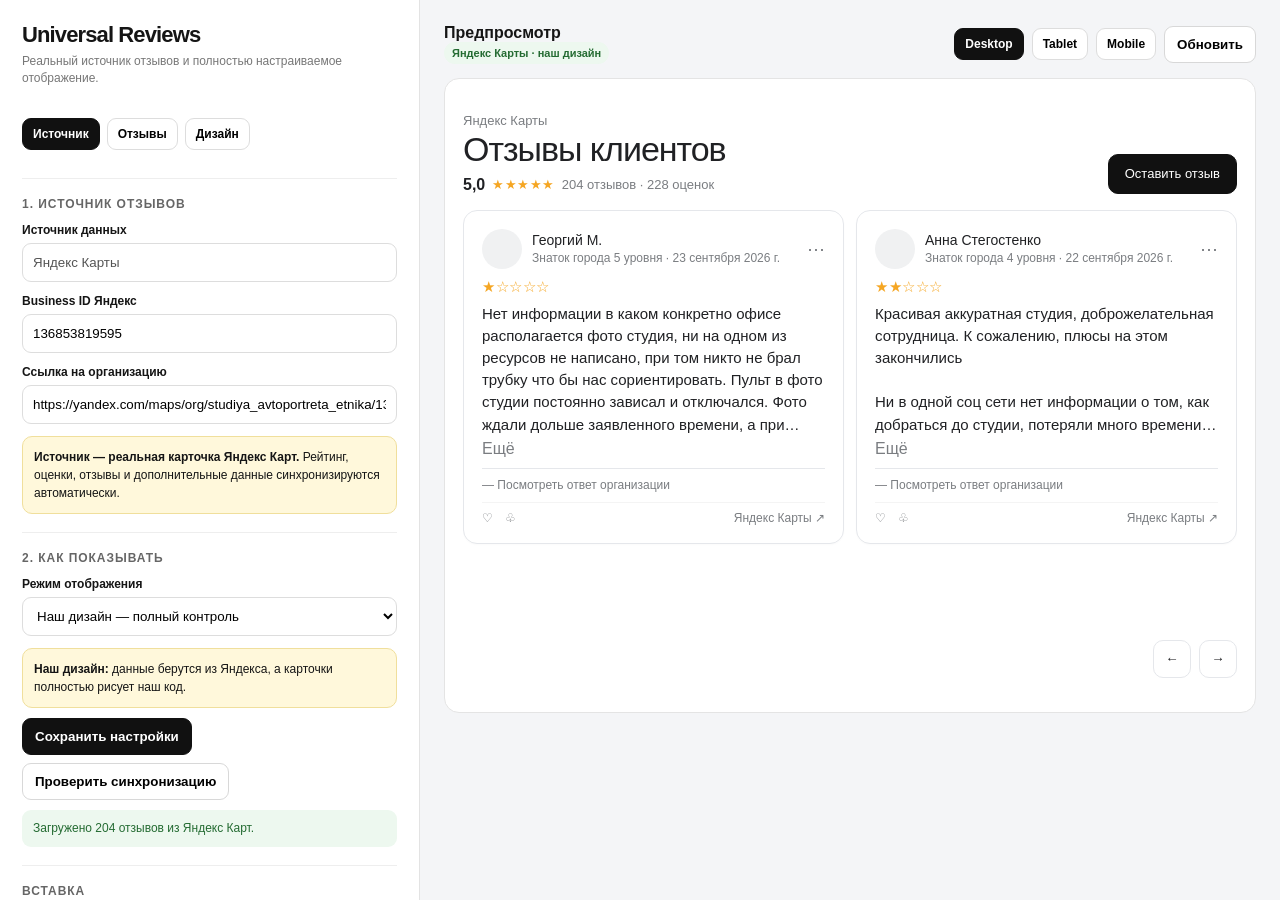
==== index.html @ b815fecf "Make layout settings contextual and add font weights" ====
<!doctype html>
<html lang="ru">
<head>
<meta charset="utf-8">
<meta name="viewport" content="width=device-width,initial-scale=1">
<title>Universal Reviews — Widget Builder</title>
<link rel="stylesheet" href="builder.css">
</head>
<body>
<div class="app">
  <aside class="side">
    <div class="brand">Universal Reviews</div>
    <div class="sub">Реальный источник отзывов и полностью настраиваемое отображение.</div>
    <div class="tabs">
      <button class="tab on" data-tab="source">Источник</button>
      <button class="tab" data-tab="reviews">Отзывы</button>
      <button class="tab" data-tab="design">Дизайн</button>
    </div>

    <section class="pane on" data-pane="source">
      <div class="group">
        <h3>1. Источник отзывов</h3>
        <div class="field"><label>Источник данных</label><input value="Яндекс Карты" disabled></div>
        <div class="field"><label>Business ID Яндекс</label><input id="businessId"></div>
        <div class="field"><label>Ссылка на организацию</label><input id="businessUrl"></div>
        <div class="notice"><b>Источник — реальная карточка Яндекс Карт.</b> Рейтинг, оценки, отзывы и дополнительные данные синхронизируются автоматически.</div>
      </div>
      <div class="group">
        <h3>2. Как показывать</h3>
        <div class="field"><label>Режим отображения</label><select id="displayMode"><option value="custom">Наш дизайн — полный контроль</option><option value="native">Официальный виджет Яндекса</option></select></div>
        <div id="customModeInfo" class="notice"><b>Наш дизайн:</b> данные берутся из Яндекса, а карточки полностью рисует наш код.</div>
        <div id="nativeModeInfo" class="notice bad" style="display:none"><b>Официальный iframe:</b> обновляется Яндексом, но внутренний дизайн изменить нельзя.</div>
      </div>
      <div class="actions"><button class="btn primary" id="save">Сохранить настройки</button><button class="btn" id="sync">Проверить синхронизацию</button></div>
      <div class="status" id="status">Готово.</div>
      <div class="group"><h3>Вставка</h3><button class="btn" id="embed">Показать код</button><div class="code" id="code"></div></div>
    </section>

    <section class="pane" data-pane="reviews">
      <div class="group"><h3>Отзывы из Яндекс Карт</h3><div id="reviewsSourceLabel" class="notice"></div><div id="reviewsDisabled" class="notice bad" style="display:none">В официальном iframe отдельные отзывы нельзя закреплять или скрывать.</div><div id="reviewList" class="reviews"></div></div>
    </section>

    <section class="pane" data-pane="design">
      <div id="designLimit" class="notice bad" style="display:none"><b>Официальный iframe:</b> дизайн внутренних карточек задаёт Яндекс.</div>

      <div class="group customOnly">
        <h3>Сохранённые дизайны</h3>
        <div class="field"><label>Загрузить дизайн</label><select id="savedDesign"><option value="">— Не выбран —</option></select></div>
        <div class="field"><label>Название дизайна</label><input id="designName" placeholder="Например: ETNIKA main"></div>
        <div class="actions"><button class="btn primary" id="saveDesign">Сохранить дизайн</button><button class="btn" id="deleteDesign">Удалить выбранный</button></div>
      </div>

      <div class="group customOnly">
        <h3>Пресет</h3>
        <div class="field"><label>Готовый стиль</label><select id="preset"><option value="custom">Пользовательский</option><option value="etnika">ETNIKA</option></select></div>
      </div>

      <div class="group customOnly">
        <h3>Макет карточек</h3>
        <div class="field"><label>Тип</label><select id="layout"><option value="slider">Слайдер</option><option value="grid">Сетка</option><option value="list">Список</option></select></div>
        <div class="triple">
          <div class="field"><label>Колонки desktop</label><input id="columns" type="number" min="1" max="5"></div>
          <div class="field"><label>Колонки tablet</label><input id="tabletColumns" type="number" min="1" max="4"></div>
          <div class="field"><label>Колонки mobile</label><input id="mobileColumns" type="number" min="1" max="2"></div>
        </div>
        <div class="row"><div class="field"><label>Радиус карточек</label><input id="radius" type="number" min="0" max="50"></div><div class="field"><label>Отступ между карточками</label><input id="gap" type="number" min="0" max="60"></div></div>
        <div class="row"><div class="field"><label>Ширина блока</label><input id="maxWidth" type="number" min="320" max="2400"></div><div class="field"><label>Внутренний отступ</label><input id="cardPadding" type="number" min="0" max="80"></div></div>
        <div class="row"><div class="field"><label>Толщина границы</label><input id="borderWidth" type="number" min="0" max="6"></div><div class="field"><label>Радиус кнопок</label><input id="buttonRadius" type="number" min="0" max="50"></div></div>
        <div class="row"><div class="field"><label>Мин. рейтинг показа</label><select id="minRating"><option>1</option><option>2</option><option>3</option><option>4</option><option>5</option></select></div><div class="field"><label>Строк текста до «Ещё»</label><input id="maxTextLines" type="number" min="3" max="20"></div></div>
      </div>

      <div class="group customOnly" id="collectionSettings" style="display:none">
        <h3 id="collectionSettingsTitle">Сетка</h3>
        <div class="row"><div class="field"><label id="initialItemsLabel">Карточек сначала</label><input id="initialItems" type="number" min="1" max="30"></div><div class="field"><label>Добавлять по «Показать ещё»</label><input id="loadMoreStep" type="number" min="1" max="30"></div></div>
      </div>

      <div class="group customOnly" id="sliderSettings">
        <h3>Слайдер</h3>
        <label class="check"><input id="autoplay" type="checkbox"> Автопрокрутка</label>
        <div class="row"><div class="field"><label>Интервал, сек.</label><input id="autoplaySeconds" type="number" min="1.2" max="30" step="0.1"></div><div class="field"><label>Скорость анимации, мс</label><input id="transitionMs" type="number" min="80" max="2000" step="20"></div></div>
      </div>

      <div class="group customOnly">
        <h3>Типографика</h3>
        <div class="field"><label>Основной шрифт</label><select id="fontPreset"><option value="inherit">Наследовать шрифт сайта</option><option value="geologica">Geologica</option><option value="inter">Inter</option><option value="arial">Arial</option><option value="georgia">Georgia</option><option value="custom">Свой font-family</option></select></div>
        <div class="field" id="customFontWrap" style="display:none"><label>Свой font-family</label><input id="customFontFamily" placeholder="Например: Manrope, sans-serif"></div>
        <div class="field"><label>Шрифт заголовка</label><select id="titleFontPreset"><option value="inherit">Наследовать шрифт сайта</option><option value="forum">Forum</option><option value="geologica">Geologica</option><option value="inter">Inter</option><option value="georgia">Georgia</option><option value="custom">Свой font-family</option></select></div>
        <div class="field" id="customTitleFontWrap" style="display:none"><label>Свой font-family заголовка</label><input id="customTitleFontFamily" placeholder="Например: Cormorant Garamond, serif"></div>
        <div class="field"><label>URL CSS шрифта (необязательно)</label><input id="fontCssUrl" placeholder="https://fonts.googleapis.com/css2?family=..."></div>
        <div class="triple font-weight-controls">
          <div class="field"><label>Толщина текста</label><select id="bodyWeight"><option value="300">300 Light</option><option value="400">400 Regular</option><option value="500">500 Medium</option><option value="600">600 SemiBold</option><option value="700">700 Bold</option></select></div>
          <div class="field"><label>Толщина заголовка</label><select id="titleWeight"><option value="300">300 Light</option><option value="400">400 Regular</option><option value="500">500 Medium</option><option value="600">600 SemiBold</option><option value="700">700 Bold</option></select></div>
          <div class="field"><label>Имена и кнопки</label><select id="strongWeight"><option value="300">300 Light</option><option value="400">400 Regular</option><option value="500">500 Medium</option><option value="600">600 SemiBold</option><option value="700">700 Bold</option></select></div>
        </div>
        <div class="row"><div class="field"><label>Размер заголовка desktop</label><input id="titleSize" type="number" min="18" max="96"></div><div class="field"><label>Размер заголовка mobile</label><input id="mobileTitleSize" type="number" min="18" max="64"></div></div>
        <div class="field"><label>Размер текста отзыва</label><input id="bodySize" type="number" min="12" max="28"></div>
      </div>

      <div class="group"><h3>Тексты</h3><div class="field"><label>Заголовок</label><input id="title"></div><div class="field"><label>Подзаголовок</label><input id="subtitle"></div><div class="field"><label>Текст кнопки</label><input id="buttonText"></div><div class="field"><label>Ссылка кнопки</label><input id="buttonUrl"></div></div>

      <div class="group customOnly">
        <h3>Цвета</h3>
        <div class="field"><label>Акцент</label><div class="color-control"><input id="accentPicker" type="color"><input id="accent" class="hex" spellcheck="false"></div></div>
        <div class="field"><label>Фон блока</label><div class="color-control"><input id="backgroundPicker" type="color"><input id="background" class="hex" spellcheck="false"></div></div>
        <div class="field"><label>Карточка</label><div class="color-control"><input id="cardBackgroundPicker" type="color"><input id="cardBackground" class="hex" spellcheck="false"></div></div>
        <div class="field"><label>Звёзды</label><div class="color-control"><input id="starColorPicker" type="color"><input id="starColor" class="hex" spellcheck="false"></div></div>
        <div class="field"><label>Текст</label><div class="color-control"><input id="textColorPicker" type="color"><input id="textColor" class="hex" spellcheck="false"></div></div>
        <div class="field"><label>Граница</label><div class="color-control"><input id="borderColorPicker" type="color"><input id="borderColor" class="hex" spellcheck="false"></div></div>
      </div>

      <div class="group customOnly">
        <h3>Содержимое карточки</h3>
        <div class="options"><label class="check"><input id="showAvatar" type="checkbox"> Аватар</label><label class="check"><input id="showDate" type="checkbox"> Дата</label><label class="check"><input id="showSource" type="checkbox"> Источник</label><label class="check"><input id="showSummary" type="checkbox"> Общий рейтинг</label><label class="check"><input id="showMedia" type="checkbox"> Фото и видео</label><label class="check"><input id="showBusinessResponse" type="checkbox"> Ссылка на ответ организации</label><label class="check"><input id="showReactions" type="checkbox"> Реакции</label></div>
      </div>

      <div class="field" id="yandexHeightField" style="display:none"><label>Высота Yandex iframe</label><input id="yandexHeight" type="number" min="500"></div>
    </section>
  </aside>

  <main class="main">
    <div class="top">
      <div><h1>Предпросмотр</h1><div id="modeBadge" class="mode-badge">Яндекс Карты · наш дизайн</div></div>
      <div class="preview-switcher"><button class="view-btn on" data-view="desktop">Desktop</button><button class="view-btn" data-view="tablet">Tablet</button><button class="view-btn" data-view="mobile">Mobile</button><button class="btn" id="reload">Обновить</button></div>
    </div>
    <div class="preview"><div class="preview-frame" id="previewFrame"><div id="preview"></div></div></div>
  </main>
</div>
<script src="widget.js"></script>
<script src="builder.js"></script>
</body>
</html>
---- builder.css ----
*{box-sizing:border-box}body{margin:0;background:#f4f5f7;color:#151515;font-family:Inter,Arial,sans-serif}.app{display:grid;grid-template-columns:420px minmax(0,1fr);min-height:100vh}.side{background:#fff;border-right:1px solid #e3e3e3;padding:22px;overflow:auto;height:100vh;position:sticky;top:0}.brand{font-size:22px;font-weight:850;letter-spacing:-.04em}.sub{font-size:12px;color:#777;line-height:1.45;margin:5px 0 18px}.tabs{display:flex;gap:7px;position:sticky;top:-22px;background:#fff;padding:12px 0 10px;z-index:3}.tab,.view-btn{border:1px solid #ddd;background:#fff;border-radius:9px;padding:8px 10px;font-weight:700;font-size:12px;cursor:pointer}.tab.on,.view-btn.on{background:#111;color:#fff;border-color:#111}.pane{display:none}.pane.on{display:block}.group{padding-top:18px;margin-top:18px;border-top:1px solid #eee}.group h3{margin:0 0 12px;font-size:12px;letter-spacing:.08em;text-transform:uppercase;color:#666}.field{display:grid;gap:6px;margin-bottom:12px}.field label{font-size:12px;font-weight:700}.field input,.field select,.field textarea{width:100%;border:1px solid #ddd;border-radius:9px;background:#fff;padding:9px 10px;font:13px inherit}.field input,.field select{height:39px}.row{display:grid;grid-template-columns:1fr 1fr;gap:8px}.triple{display:grid;grid-template-columns:repeat(3,1fr);gap:8px}.check{display:flex;gap:8px;align-items:center;font-size:13px;margin:9px 0}.check input{width:16px;height:16px}.options{display:grid;grid-template-columns:1fr 1fr;gap:0 10px;margin:8px 0 14px}.field:has(>.color-control){display:inline-grid;width:calc(50% - 6px);margin-right:8px;vertical-align:top}.field:has(>.color-control):nth-of-type(even){margin-right:0}.color-control{display:grid;grid-template-columns:34px minmax(0,1fr);gap:6px;align-items:center}.color-control input[type=color]{width:34px!important;height:34px!important;padding:2px!important;border:1px solid #ddd;border-radius:8px;cursor:pointer;background:#fff}.color-control .hex{height:34px!important;padding:6px 8px!important;font-family:ui-monospace,SFMono-Regular,Consolas,monospace!important;font-size:12px!important;text-transform:uppercase}.group:has(#accentPicker){display:grid;grid-template-columns:repeat(2,minmax(0,1fr));column-gap:10px;row-gap:10px}.group:has(#accentPicker)>h3{grid-column:1/-1;margin-bottom:2px}.group:has(#accentPicker)>.field{display:grid;width:auto;margin:0}.btn{border:1px solid #d8d8d8;background:#fff;border-radius:9px;padding:10px 12px;font-weight:750;cursor:pointer}.btn.primary{background:#111;color:#fff;border-color:#111}.btn.sm{padding:6px 9px;font-size:11px}.btn:disabled,.disabled{opacity:.42;pointer-events:none}.actions,.preview-switcher{display:flex;gap:8px;flex-wrap:wrap;align-items:center}.status{font-size:12px;line-height:1.45;padding:10px 11px;border-radius:9px;background:#f4f4f4;margin-top:10px}.status.ok{background:#edf8ef;color:#246b32}.status.err{background:#fff0f0;color:#9b2323}.notice{font-size:12px;line-height:1.5;background:#fff8db;border:1px solid #f0df9c;padding:11px;border-radius:10px;margin:10px 0}.notice.bad{background:#fff0f0;border-color:#efc8c8;color:#8f2424}.main{padding:24px;min-width:0}.top{display:flex;justify-content:space-between;align-items:center;gap:16px;margin-bottom:14px}.top h1{margin:0;font-size:16px}.preview{background:#fff;border:1px solid #e4e4e4;border-radius:15px;padding:18px;overflow:auto;min-height:0}.preview-frame{width:100%;max-width:100%;margin:0 auto;transition:max-width .2s ease}.preview-frame.tablet{max-width:768px}.preview-frame.mobile{max-width:390px}.reviews{display:grid;gap:9px}.review{border:1px solid #e4e4e4;border-radius:11px;padding:12px;background:#fff}.review.hidden{opacity:.48}.review.pinned{border-color:#111}.review-head{display:flex;justify-content:space-between;gap:10px}.review-author{font-weight:800;font-size:13px}.review-meta{font-size:11px;color:#777;margin-top:3px}.review-text{font-size:12px;line-height:1.45;margin:10px 0;color:#333;display:-webkit-box;-webkit-line-clamp:5;-webkit-box-orient:vertical;overflow:hidden}.review-actions{display:flex;gap:6px;flex-wrap:wrap}.code{margin-top:14px;background:#111;color:#eee;padding:14px;border-radius:12px;font:12px/1.5 ui-monospace,monospace;white-space:pre-wrap;word-break:break-all;display:none}.code.on{display:block}.muted{font-size:12px;color:#777;line-height:1.5}.mode-badge{display:inline-flex;padding:5px 8px;border-radius:999px;font-size:11px;font-weight:700;background:#edf8ef;color:#246b32}.mode-badge.limited{background:#fff0f0;color:#8f2424}@media(max-width:1050px){.app{grid-template-columns:390px minmax(0,1fr)}}@media(max-width:900px){.app{grid-template-columns:1fr}.side{height:auto;position:relative}.main{padding:16px}.options{grid-template-columns:1fr}.triple{grid-template-columns:1fr}.top{align-items:flex-start;flex-direction:column}}
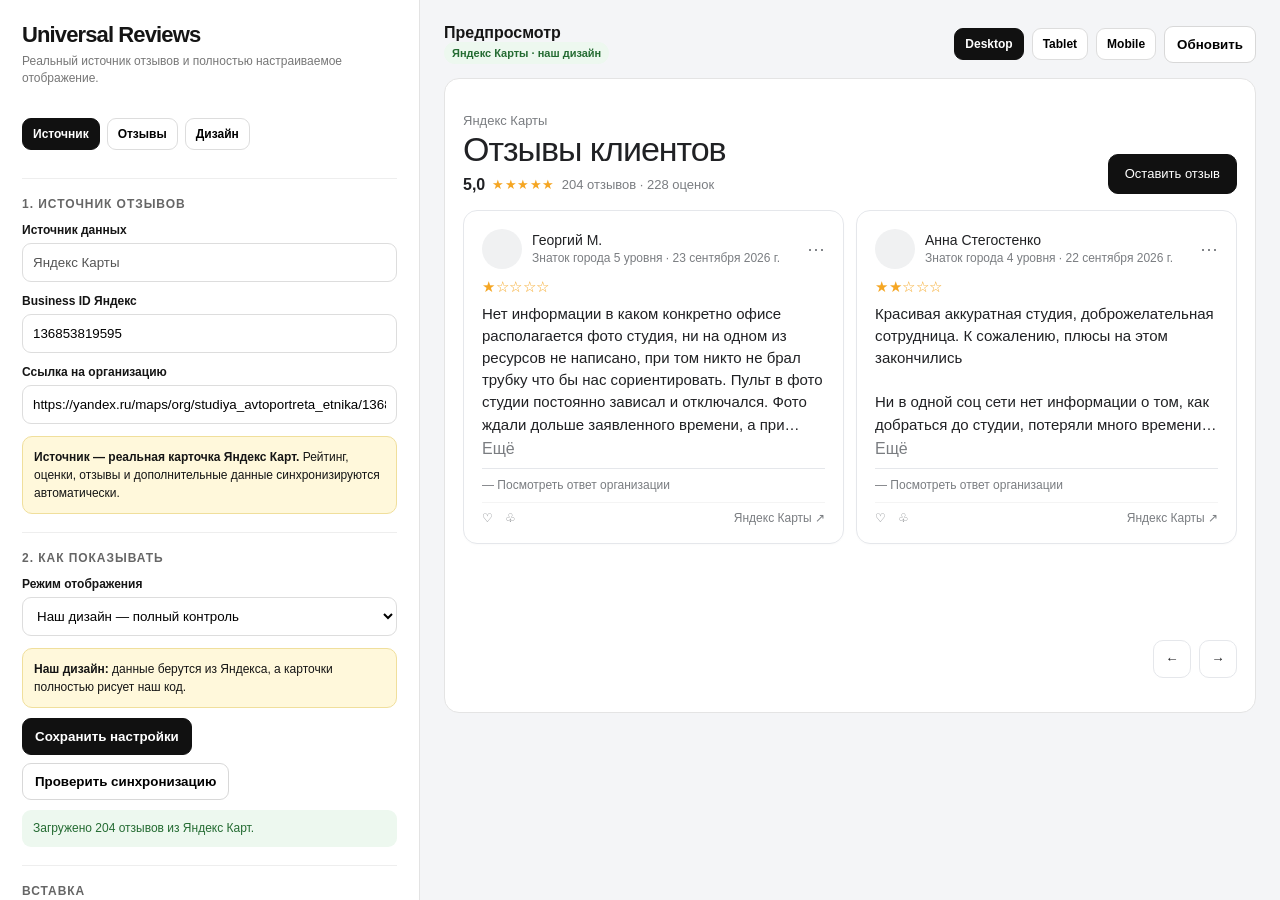
==== commit 094ca3a4: "Fix Geologica loading and add 100-900 weights" ====
--- a/index.html
+++ b/index.html
@@ -88,9 +88,9 @@
         <div class="field" id="customTitleFontWrap" style="display:none"><label>Свой font-family заголовка</label><input id="customTitleFontFamily" placeholder="Например: Cormorant Garamond, serif"></div>
         <div class="field"><label>URL CSS шрифта (необязательно)</label><input id="fontCssUrl" placeholder="https://fonts.googleapis.com/css2?family=..."></div>
         <div class="triple font-weight-controls">
-          <div class="field"><label>Толщина текста</label><select id="bodyWeight"><option value="300">300 Light</option><option value="400">400 Regular</option><option value="500">500 Medium</option><option value="600">600 SemiBold</option><option value="700">700 Bold</option></select></div>
-          <div class="field"><label>Толщина заголовка</label><select id="titleWeight"><option value="300">300 Light</option><option value="400">400 Regular</option><option value="500">500 Medium</option><option value="600">600 SemiBold</option><option value="700">700 Bold</option></select></div>
-          <div class="field"><label>Имена и кнопки</label><select id="strongWeight"><option value="300">300 Light</option><option value="400">400 Regular</option><option value="500">500 Medium</option><option value="600">600 SemiBold</option><option value="700">700 Bold</option></select></div>
+          <div class="field"><label>Толщина текста</label><select id="bodyWeight"><option value="100">100 Thin</option><option value="200">200 ExtraLight</option><option value="300">300 Light</option><option value="400">400 Regular</option><option value="500">500 Medium</option><option value="600">600 SemiBold</option><option value="700">700 Bold</option><option value="800">800 ExtraBold</option><option value="900">900 Black</option></select></div>
+          <div class="field"><label>Толщина заголовка</label><select id="titleWeight"><option value="100">100 Thin</option><option value="200">200 ExtraLight</option><option value="300">300 Light</option><option value="400">400 Regular</option><option value="500">500 Medium</option><option value="600">600 SemiBold</option><option value="700">700 Bold</option><option value="800">800 ExtraBold</option><option value="900">900 Black</option></select></div>
+          <div class="field"><label>Имена и кнопки</label><select id="strongWeight"><option value="100">100 Thin</option><option value="200">200 ExtraLight</option><option value="300">300 Light</option><option value="400">400 Regular</option><option value="500">500 Medium</option><option value="600">600 SemiBold</option><option value="700">700 Bold</option><option value="800">800 ExtraBold</option><option value="900">900 Black</option></select></div>
         </div>
         <div class="row"><div class="field"><label>Размер заголовка desktop</label><input id="titleSize" type="number" min="18" max="96"></div><div class="field"><label>Размер заголовка mobile</label><input id="mobileTitleSize" type="number" min="18" max="64"></div></div>
         <div class="field"><label>Размер текста отзыва</label><input id="bodySize" type="number" min="12" max="28"></div>
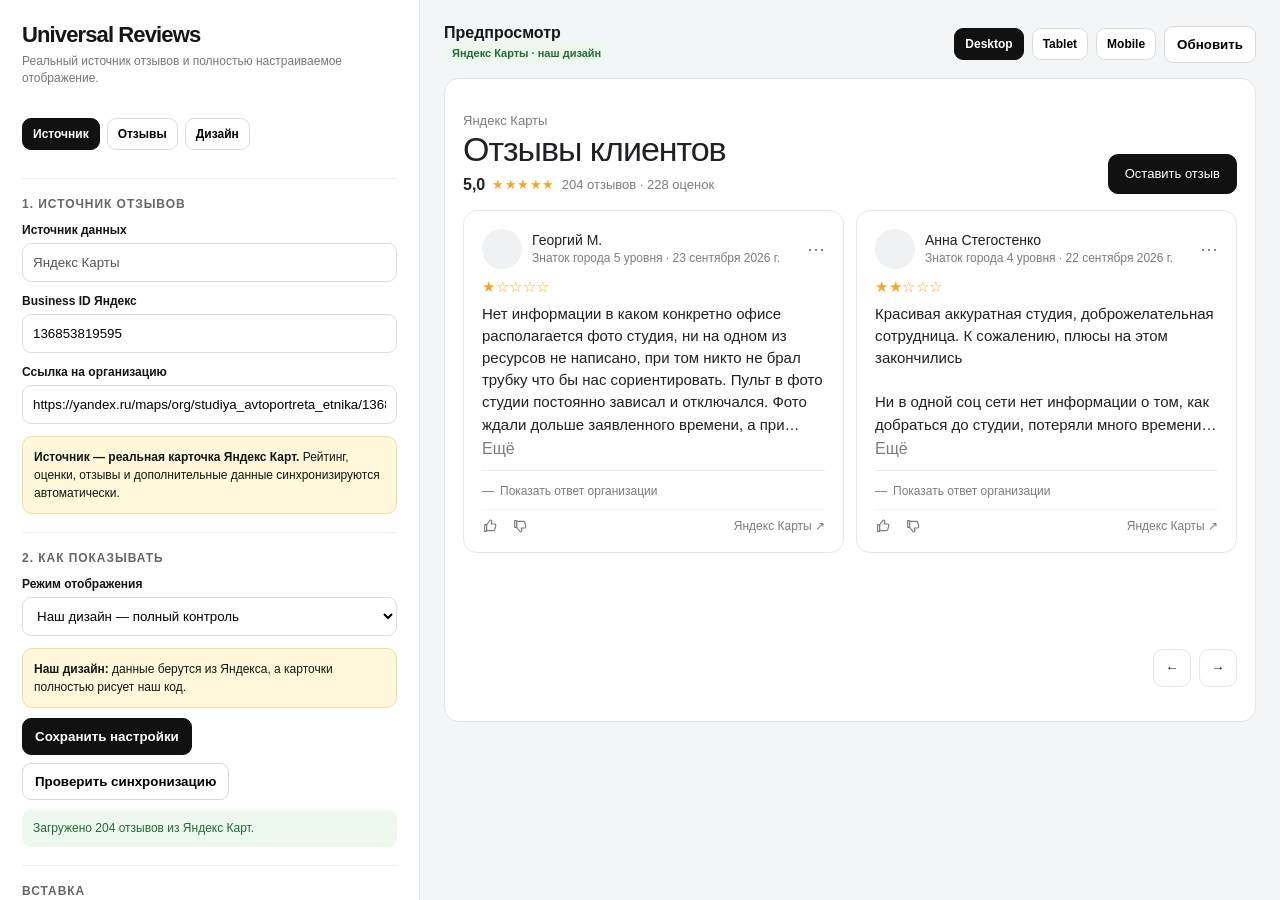
==== commit bde84ea5: "Force fresh widget assets in builder" ====
--- a/index.html
+++ b/index.html
@@ -4,7 +4,7 @@
 <meta charset="utf-8">
 <meta name="viewport" content="width=device-width,initial-scale=1">
 <title>Universal Reviews — Widget Builder</title>
-<link rel="stylesheet" href="builder.css">
+<link rel="stylesheet" href="builder.css?v=20260925">
 </head>
 <body>
 <div class="app">
@@ -125,7 +125,18 @@
     <div class="preview"><div class="preview-frame" id="previewFrame"><div id="preview"></div></div></div>
   </main>
 </div>
-<script src="widget.js"></script>
-<script src="builder.js"></script>
+<script>
+(function(){
+  const v = Date.now();
+  const w = document.createElement('script');
+  w.src = 'widget.js?v=' + v;
+  w.onload = function(){
+    const b = document.createElement('script');
+    b.src = 'builder.js?v=' + v;
+    document.body.appendChild(b);
+  };
+  document.body.appendChild(w);
+})();
+</script>
 </body>
 </html>
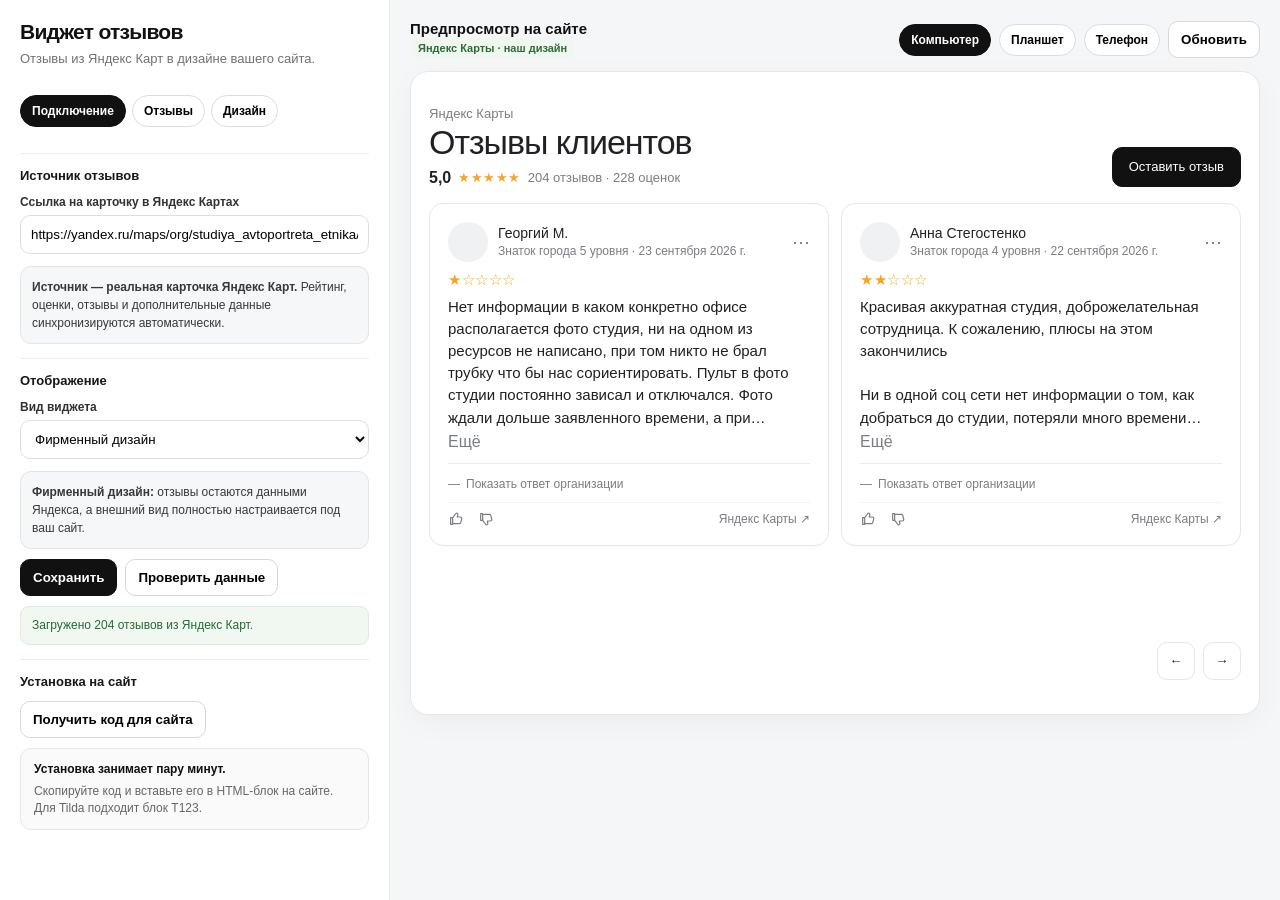
==== commit 659eda81: "Enable client-facing widget builder" ====
--- a/index.html
+++ b/index.html
@@ -3,8 +3,9 @@
 <head>
 <meta charset="utf-8">
 <meta name="viewport" content="width=device-width,initial-scale=1">
-<title>Universal Reviews — Widget Builder</title>
+<title>Виджет отзывов</title>
 <link rel="stylesheet" href="builder.css?v=20260925">
+<link rel="stylesheet" href="client.css?v=20260925-client1">
 </head>
 <body>
 <div class="app">
@@ -138,5 +139,6 @@
   document.body.appendChild(w);
 })();
 </script>
+<script src="client-ui.js?v=20260925-client1"></script>
 </body>
 </html>
--- a/client.css
+++ b/client.css
@@ -0,0 +1 @@
+body.client-mode{background:#f5f6f8;color:#111}.client-mode .app{grid-template-columns:390px minmax(0,1fr)}.client-mode .side{padding:20px;background:#fff;border-right:1px solid #e8e8e8}.client-mode .brand{font-size:21px;font-weight:760;letter-spacing:-.035em}.client-mode .sub{font-size:13px;line-height:1.45;color:#717171;margin:6px 0 16px}.client-mode .tabs{gap:6px;padding:10px 0 12px}.client-mode .tab,.client-mode .view-btn{border-radius:999px;padding:8px 11px;font-weight:650}.client-mode .tab.on,.client-mode .view-btn.on{background:#111;border-color:#111}.client-mode .group{margin-top:14px;padding-top:14px;border-top:1px solid #efefef}.client-mode .group h3{font-size:13px;letter-spacing:0;text-transform:none;color:#171717;font-weight:720;margin-bottom:12px}.client-mode .field label{font-size:12px;font-weight:620;color:#323232}.client-mode .field input,.client-mode .field select,.client-mode .field textarea{border-color:#dedede;border-radius:10px;background:#fff}.client-mode .field input:focus,.client-mode .field select:focus{outline:2px solid rgba(0,0,0,.08);outline-offset:0;border-color:#bdbdbd}.client-mode .notice{background:#f6f7f8;border-color:#e2e4e7;color:#383838;border-radius:11px}.client-mode .notice.bad{background:#fff4f4;border-color:#f0d3d3;color:#842d2d}.client-mode .btn{border-radius:10px;font-weight:650}.client-mode .btn.primary{background:#111;border-color:#111}.client-mode .status{border:1px solid #ececec;background:#fafafa}.client-mode .status.ok{background:#f1f8f2;border-color:#dcebdd}.client-mode .main{padding:20px}.client-mode .top{margin-bottom:12px}.client-mode .top h1{font-size:15px;font-weight:700}.client-mode .preview{border-radius:18px;border-color:#e7e7e7;box-shadow:0 8px 30px rgba(0,0,0,.035)}.client-mode .mode-badge{background:#f0f7f1;color:#2d6b37}.client-mode .client-install-hint{display:grid;gap:4px;padding:12px 13px;border:1px solid #e4e6e8;background:#fafafa;border-radius:11px;margin:10px 0 2px;font-size:12px;line-height:1.45}.client-mode .client-install-hint span{color:#666}.client-mode .reviews{gap:10px}.client-mode .review{border-radius:12px}.client-mode .code{border-radius:12px}.client-mode .group:has(#accentPicker){grid-template-columns:repeat(2,minmax(0,1fr));gap:10px}.client-mode .color-control{grid-template-columns:32px minmax(0,1fr)}.client-mode .color-control input[type=color]{width:32px!important;height:32px!important;border-radius:8px}.client-mode .color-control .hex{height:32px!important}.client-mode .font-weight-controls{grid-template-columns:1fr}.client-mode .font-weight-controls .field{margin-bottom:8px}@media(max-width:1050px){.client-mode .app{grid-template-columns:370px minmax(0,1fr)}}@media(max-width:900px){.client-mode .app{grid-template-columns:1fr}.client-mode .side{height:auto;position:relative}.client-mode .main{padding:14px}}
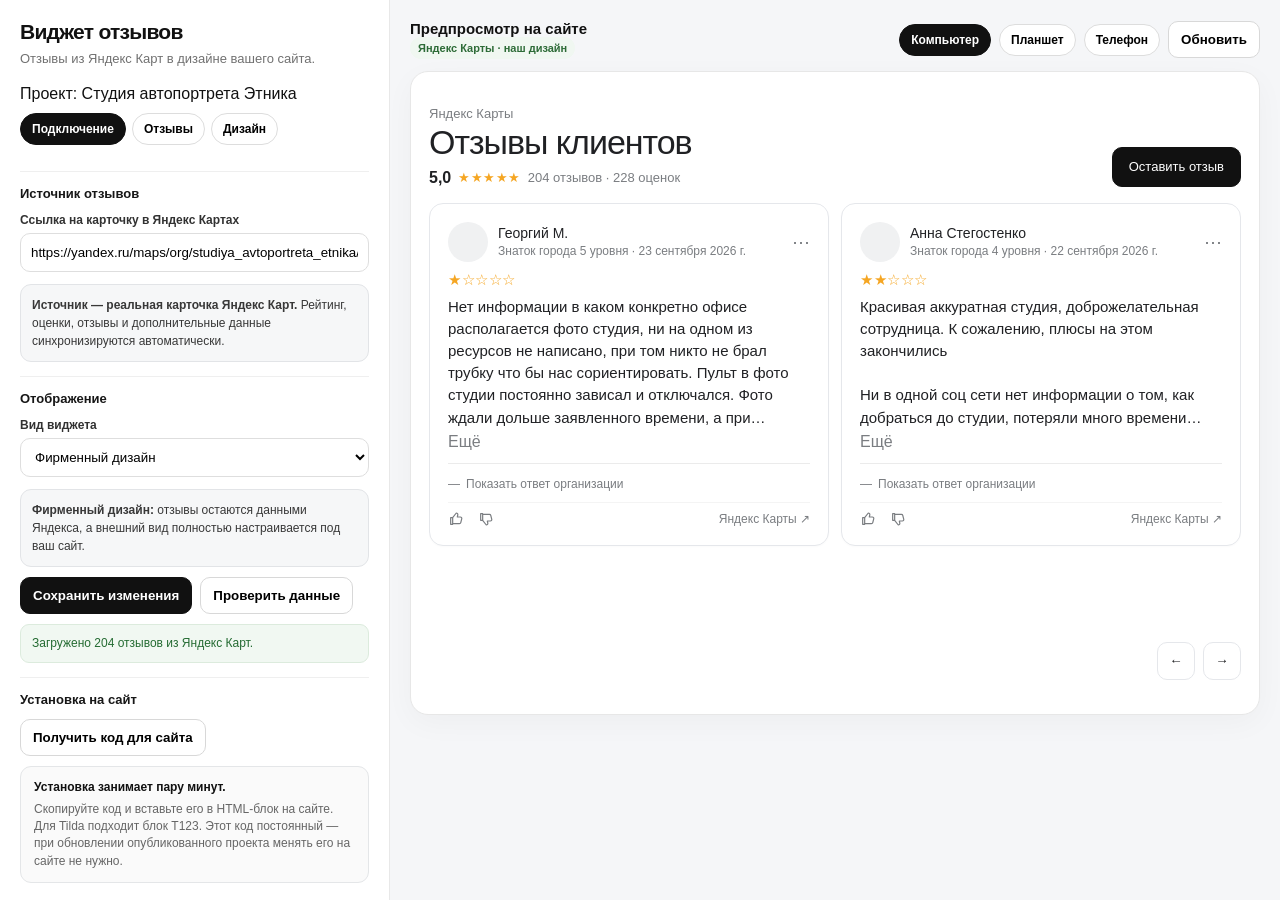
==== commit b62554da: "Use project-specific widget runtime" ====
--- a/index.html
+++ b/index.html
@@ -139,6 +139,6 @@
   document.body.appendChild(w);
 })();
 </script>
-<script src="client-ui.js?v=20260925-client1"></script>
+<script src="client-ui.js?v=20260925-client2"></script>
 </body>
 </html>
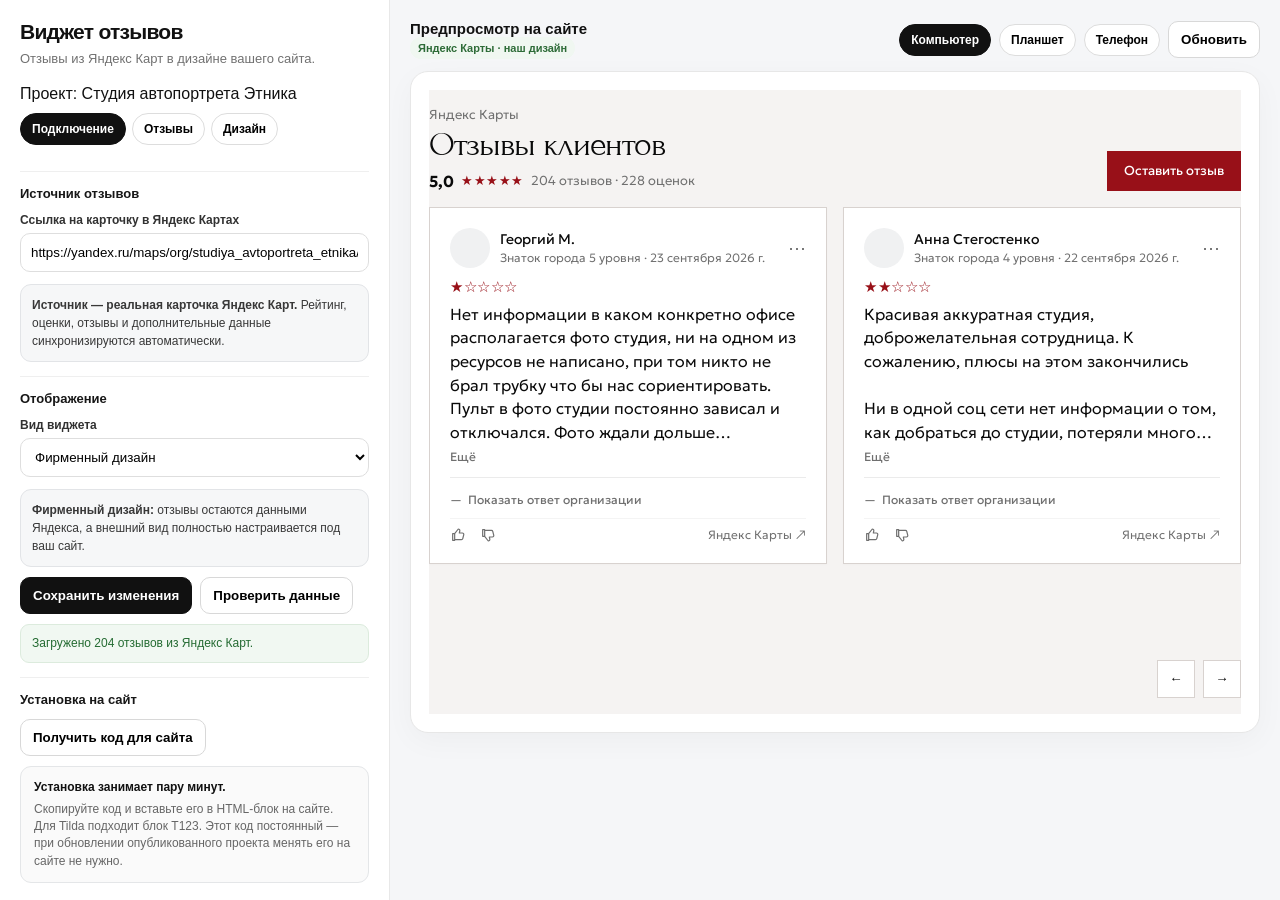
==== commit abb97dc9: "Load backend API config" ====
--- a/index.html
+++ b/index.html
@@ -126,6 +126,7 @@
     <div class="preview"><div class="preview-frame" id="previewFrame"><div id="preview"></div></div></div>
   </main>
 </div>
+<script src="api-config.js?v=20260925"></script>
 <script>
 (function(){
   const v = Date.now();
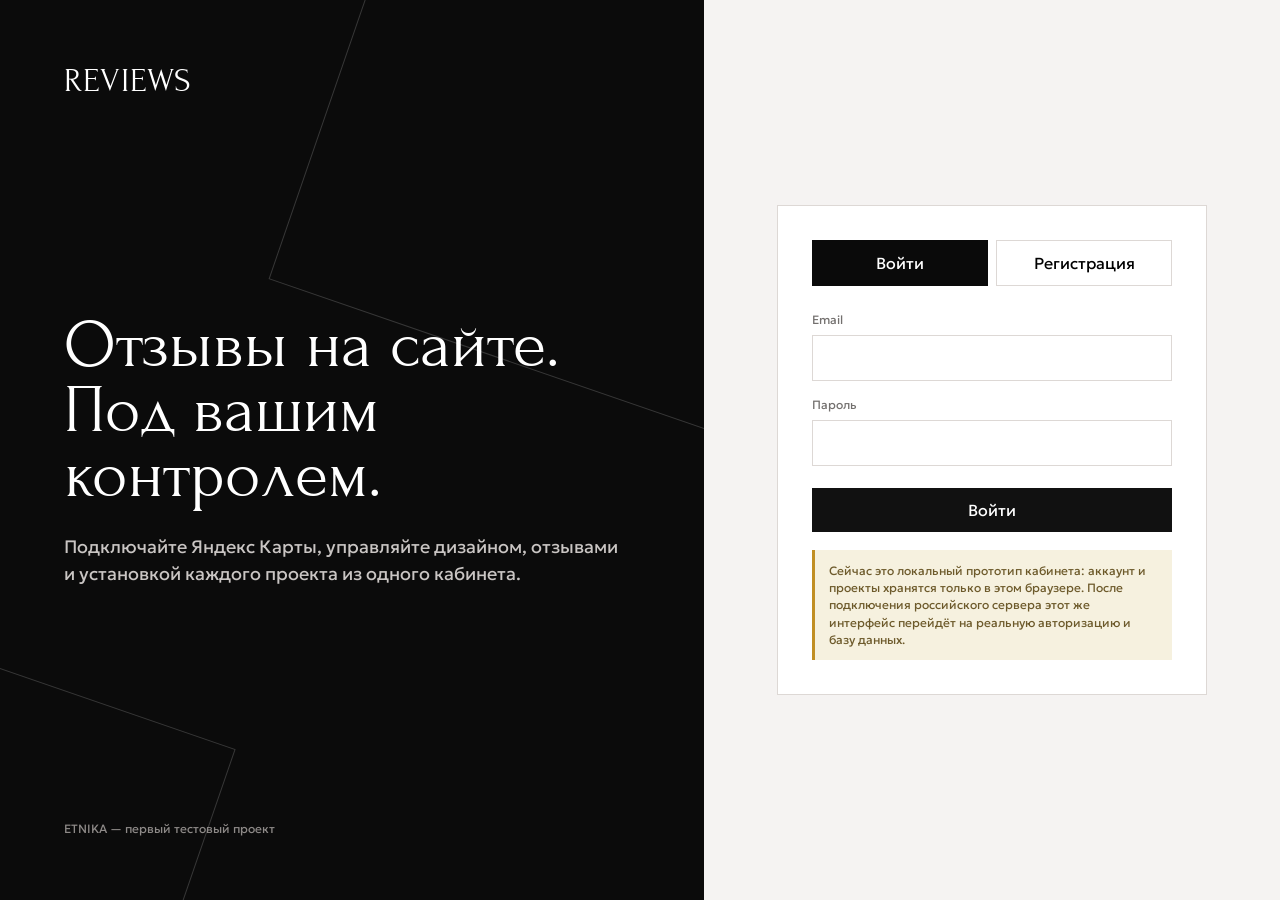
==== commit 0cdb45e7: "Make client account the main app" ====
--- a/index.html
+++ b/index.html
@@ -3,143 +3,12 @@
 <head>
 <meta charset="utf-8">
 <meta name="viewport" content="width=device-width,initial-scale=1">
-<title>Виджет отзывов</title>
-<link rel="stylesheet" href="builder.css?v=20260925">
-<link rel="stylesheet" href="client.css?v=20260925-client1">
+<meta name="color-scheme" content="light">
+<title>REVIEWS — личный кабинет</title>
+<link rel="stylesheet" href="app.css?v=20260929-1">
 </head>
 <body>
-<div class="app">
-  <aside class="side">
-    <div class="brand">Universal Reviews</div>
-    <div class="sub">Реальный источник отзывов и полностью настраиваемое отображение.</div>
-    <div class="tabs">
-      <button class="tab on" data-tab="source">Источник</button>
-      <button class="tab" data-tab="reviews">Отзывы</button>
-      <button class="tab" data-tab="design">Дизайн</button>
-    </div>
-
-    <section class="pane on" data-pane="source">
-      <div class="group">
-        <h3>1. Источник отзывов</h3>
-        <div class="field"><label>Источник данных</label><input value="Яндекс Карты" disabled></div>
-        <div class="field"><label>Business ID Яндекс</label><input id="businessId"></div>
-        <div class="field"><label>Ссылка на организацию</label><input id="businessUrl"></div>
-        <div class="notice"><b>Источник — реальная карточка Яндекс Карт.</b> Рейтинг, оценки, отзывы и дополнительные данные синхронизируются автоматически.</div>
-      </div>
-      <div class="group">
-        <h3>2. Как показывать</h3>
-        <div class="field"><label>Режим отображения</label><select id="displayMode"><option value="custom">Наш дизайн — полный контроль</option><option value="native">Официальный виджет Яндекса</option></select></div>
-        <div id="customModeInfo" class="notice"><b>Наш дизайн:</b> данные берутся из Яндекса, а карточки полностью рисует наш код.</div>
-        <div id="nativeModeInfo" class="notice bad" style="display:none"><b>Официальный iframe:</b> обновляется Яндексом, но внутренний дизайн изменить нельзя.</div>
-      </div>
-      <div class="actions"><button class="btn primary" id="save">Сохранить настройки</button><button class="btn" id="sync">Проверить синхронизацию</button></div>
-      <div class="status" id="status">Готово.</div>
-      <div class="group"><h3>Вставка</h3><button class="btn" id="embed">Показать код</button><div class="code" id="code"></div></div>
-    </section>
-
-    <section class="pane" data-pane="reviews">
-      <div class="group"><h3>Отзывы из Яндекс Карт</h3><div id="reviewsSourceLabel" class="notice"></div><div id="reviewsDisabled" class="notice bad" style="display:none">В официальном iframe отдельные отзывы нельзя закреплять или скрывать.</div><div id="reviewList" class="reviews"></div></div>
-    </section>
-
-    <section class="pane" data-pane="design">
-      <div id="designLimit" class="notice bad" style="display:none"><b>Официальный iframe:</b> дизайн внутренних карточек задаёт Яндекс.</div>
-
-      <div class="group customOnly">
-        <h3>Сохранённые дизайны</h3>
-        <div class="field"><label>Загрузить дизайн</label><select id="savedDesign"><option value="">— Не выбран —</option></select></div>
-        <div class="field"><label>Название дизайна</label><input id="designName" placeholder="Например: ETNIKA main"></div>
-        <div class="actions"><button class="btn primary" id="saveDesign">Сохранить дизайн</button><button class="btn" id="deleteDesign">Удалить выбранный</button></div>
-      </div>
-
-      <div class="group customOnly">
-        <h3>Пресет</h3>
-        <div class="field"><label>Готовый стиль</label><select id="preset"><option value="custom">Пользовательский</option><option value="etnika">ETNIKA</option></select></div>
-      </div>
-
-      <div class="group customOnly">
-        <h3>Макет карточек</h3>
-        <div class="field"><label>Тип</label><select id="layout"><option value="slider">Слайдер</option><option value="grid">Сетка</option><option value="list">Список</option></select></div>
-        <div class="triple">
-          <div class="field"><label>Колонки desktop</label><input id="columns" type="number" min="1" max="5"></div>
-          <div class="field"><label>Колонки tablet</label><input id="tabletColumns" type="number" min="1" max="4"></div>
-          <div class="field"><label>Колонки mobile</label><input id="mobileColumns" type="number" min="1" max="2"></div>
-        </div>
-        <div class="row"><div class="field"><label>Радиус карточек</label><input id="radius" type="number" min="0" max="50"></div><div class="field"><label>Отступ между карточками</label><input id="gap" type="number" min="0" max="60"></div></div>
-        <div class="row"><div class="field"><label>Ширина блока</label><input id="maxWidth" type="number" min="320" max="2400"></div><div class="field"><label>Внутренний отступ</label><input id="cardPadding" type="number" min="0" max="80"></div></div>
-        <div class="row"><div class="field"><label>Толщина границы</label><input id="borderWidth" type="number" min="0" max="6"></div><div class="field"><label>Радиус кнопок</label><input id="buttonRadius" type="number" min="0" max="50"></div></div>
-        <div class="row"><div class="field"><label>Мин. рейтинг показа</label><select id="minRating"><option>1</option><option>2</option><option>3</option><option>4</option><option>5</option></select></div><div class="field"><label>Строк текста до «Ещё»</label><input id="maxTextLines" type="number" min="3" max="20"></div></div>
-      </div>
-
-      <div class="group customOnly" id="collectionSettings" style="display:none">
-        <h3 id="collectionSettingsTitle">Сетка</h3>
-        <div class="row"><div class="field"><label id="initialItemsLabel">Карточек сначала</label><input id="initialItems" type="number" min="1" max="30"></div><div class="field"><label>Добавлять по «Показать ещё»</label><input id="loadMoreStep" type="number" min="1" max="30"></div></div>
-      </div>
-
-      <div class="group customOnly" id="sliderSettings">
-        <h3>Слайдер</h3>
-        <label class="check"><input id="autoplay" type="checkbox"> Автопрокрутка</label>
-        <div class="row"><div class="field"><label>Интервал, сек.</label><input id="autoplaySeconds" type="number" min="1.2" max="30" step="0.1"></div><div class="field"><label>Скорость анимации, мс</label><input id="transitionMs" type="number" min="80" max="2000" step="20"></div></div>
-      </div>
-
-      <div class="group customOnly">
-        <h3>Типографика</h3>
-        <div class="field"><label>Основной шрифт</label><select id="fontPreset"><option value="inherit">Наследовать шрифт сайта</option><option value="geologica">Geologica</option><option value="inter">Inter</option><option value="arial">Arial</option><option value="georgia">Georgia</option><option value="custom">Свой font-family</option></select></div>
-        <div class="field" id="customFontWrap" style="display:none"><label>Свой font-family</label><input id="customFontFamily" placeholder="Например: Manrope, sans-serif"></div>
-        <div class="field"><label>Шрифт заголовка</label><select id="titleFontPreset"><option value="inherit">Наследовать шрифт сайта</option><option value="forum">Forum</option><option value="geologica">Geologica</option><option value="inter">Inter</option><option value="georgia">Georgia</option><option value="custom">Свой font-family</option></select></div>
-        <div class="field" id="customTitleFontWrap" style="display:none"><label>Свой font-family заголовка</label><input id="customTitleFontFamily" placeholder="Например: Cormorant Garamond, serif"></div>
-        <div class="field"><label>URL CSS шрифта (необязательно)</label><input id="fontCssUrl" placeholder="https://fonts.googleapis.com/css2?family=..."></div>
-        <div class="triple font-weight-controls">
-          <div class="field"><label>Толщина текста</label><select id="bodyWeight"><option value="100">100 Thin</option><option value="200">200 ExtraLight</option><option value="300">300 Light</option><option value="400">400 Regular</option><option value="500">500 Medium</option><option value="600">600 SemiBold</option><option value="700">700 Bold</option><option value="800">800 ExtraBold</option><option value="900">900 Black</option></select></div>
-          <div class="field"><label>Толщина заголовка</label><select id="titleWeight"><option value="100">100 Thin</option><option value="200">200 ExtraLight</option><option value="300">300 Light</option><option value="400">400 Regular</option><option value="500">500 Medium</option><option value="600">600 SemiBold</option><option value="700">700 Bold</option><option value="800">800 ExtraBold</option><option value="900">900 Black</option></select></div>
-          <div class="field"><label>Имена и кнопки</label><select id="strongWeight"><option value="100">100 Thin</option><option value="200">200 ExtraLight</option><option value="300">300 Light</option><option value="400">400 Regular</option><option value="500">500 Medium</option><option value="600">600 SemiBold</option><option value="700">700 Bold</option><option value="800">800 ExtraBold</option><option value="900">900 Black</option></select></div>
-        </div>
-        <div class="row"><div class="field"><label>Размер заголовка desktop</label><input id="titleSize" type="number" min="18" max="96"></div><div class="field"><label>Размер заголовка mobile</label><input id="mobileTitleSize" type="number" min="18" max="64"></div></div>
-        <div class="field"><label>Размер текста отзыва</label><input id="bodySize" type="number" min="12" max="28"></div>
-      </div>
-
-      <div class="group"><h3>Тексты</h3><div class="field"><label>Заголовок</label><input id="title"></div><div class="field"><label>Подзаголовок</label><input id="subtitle"></div><div class="field"><label>Текст кнопки</label><input id="buttonText"></div><div class="field"><label>Ссылка кнопки</label><input id="buttonUrl"></div></div>
-
-      <div class="group customOnly">
-        <h3>Цвета</h3>
-        <div class="field"><label>Акцент</label><div class="color-control"><input id="accentPicker" type="color"><input id="accent" class="hex" spellcheck="false"></div></div>
-        <div class="field"><label>Фон блока</label><div class="color-control"><input id="backgroundPicker" type="color"><input id="background" class="hex" spellcheck="false"></div></div>
-        <div class="field"><label>Карточка</label><div class="color-control"><input id="cardBackgroundPicker" type="color"><input id="cardBackground" class="hex" spellcheck="false"></div></div>
-        <div class="field"><label>Звёзды</label><div class="color-control"><input id="starColorPicker" type="color"><input id="starColor" class="hex" spellcheck="false"></div></div>
-        <div class="field"><label>Текст</label><div class="color-control"><input id="textColorPicker" type="color"><input id="textColor" class="hex" spellcheck="false"></div></div>
-        <div class="field"><label>Граница</label><div class="color-control"><input id="borderColorPicker" type="color"><input id="borderColor" class="hex" spellcheck="false"></div></div>
-      </div>
-
-      <div class="group customOnly">
-        <h3>Содержимое карточки</h3>
-        <div class="options"><label class="check"><input id="showAvatar" type="checkbox"> Аватар</label><label class="check"><input id="showDate" type="checkbox"> Дата</label><label class="check"><input id="showSource" type="checkbox"> Источник</label><label class="check"><input id="showSummary" type="checkbox"> Общий рейтинг</label><label class="check"><input id="showMedia" type="checkbox"> Фото и видео</label><label class="check"><input id="showBusinessResponse" type="checkbox"> Ссылка на ответ организации</label><label class="check"><input id="showReactions" type="checkbox"> Реакции</label></div>
-      </div>
-
-      <div class="field" id="yandexHeightField" style="display:none"><label>Высота Yandex iframe</label><input id="yandexHeight" type="number" min="500"></div>
-    </section>
-  </aside>
-
-  <main class="main">
-    <div class="top">
-      <div><h1>Предпросмотр</h1><div id="modeBadge" class="mode-badge">Яндекс Карты · наш дизайн</div></div>
-      <div class="preview-switcher"><button class="view-btn on" data-view="desktop">Desktop</button><button class="view-btn" data-view="tablet">Tablet</button><button class="view-btn" data-view="mobile">Mobile</button><button class="btn" id="reload">Обновить</button></div>
-    </div>
-    <div class="preview"><div class="preview-frame" id="previewFrame"><div id="preview"></div></div></div>
-  </main>
-</div>
-<script src="api-config.js?v=20260925"></script>
-<script>
-(function(){
-  const v = Date.now();
-  const w = document.createElement('script');
-  w.src = 'widget.js?v=' + v;
-  w.onload = function(){
-    const b = document.createElement('script');
-    b.src = 'builder.js?v=' + v;
-    document.body.appendChild(b);
-  };
-  document.body.appendChild(w);
-})();
-</script>
-<script src="client-ui.js?v=20260925-client2"></script>
+<div id="root"></div>
+<script src="app.js?v=20260929-1"></script>
 </body>
-</html>+</html>
--- a/app.css
+++ b/app.css
@@ -0,0 +1,8 @@
+@import url('https://fonts.googleapis.com/css2?family=Geologica:wght@300;400;500;600;700&family=Forum&display=swap');
+:root{--bg:#f5f3f2;--card:#fff;--ink:#0a0a0a;--muted:#73706e;--line:#ddd8d5;--red:#981018;--soft:#ece8e6;--ok:#1d7a46;--warn:#9a6a12}
+*{box-sizing:border-box}html,body{margin:0;min-height:100%;background:var(--bg);color:var(--ink);font-family:Geologica,Arial,sans-serif}button,input{font:inherit}button{cursor:pointer}.hidden{display:none!important}
+.auth{min-height:100vh;display:grid;grid-template-columns:1.1fr .9fr}.auth-art{padding:64px;display:flex;flex-direction:column;justify-content:space-between;background:#0b0b0b;color:#fff;position:relative;overflow:hidden}.auth-art:before,.auth-art:after{content:'';position:absolute;border:1px solid rgba(255,255,255,.18);transform:rotate(19deg)}.auth-art:before{width:540px;height:540px;right:-180px;top:-160px}.auth-art:after{width:320px;height:320px;left:-130px;bottom:-110px}.logo{font:34px/1 Forum,Georgia,serif;letter-spacing:.03em}.auth-copy{max-width:640px;position:relative;z-index:1}.auth-copy h1{font:68px/.96 Forum,Georgia,serif;margin:0 0 24px;font-weight:400}.auth-copy p{font-size:18px;line-height:1.55;color:#c9c5c3;max-width:560px}.auth-note{font-size:12px;color:#8e8a88;position:relative;z-index:1}.auth-panel{display:grid;place-items:center;padding:40px}.auth-box{width:min(430px,100%);background:#fff;padding:34px;border:1px solid var(--line)}.auth-tabs{display:flex;gap:8px;margin-bottom:26px}.auth-tab{flex:1;border:1px solid var(--line);background:#fff;padding:12px}.auth-tab.on{background:#0a0a0a;color:#fff;border-color:#0a0a0a}.field{display:grid;gap:8px;margin:0 0 16px}.field label{font-size:12px;color:var(--muted)}.field input{height:46px;border:1px solid var(--line);background:#fff;padding:0 13px;outline:none}.field input:focus{border-color:#111}.btn{height:44px;border:1px solid var(--line);background:#fff;padding:0 16px}.btn.primary{background:var(--red);border-color:var(--red);color:#fff}.btn.dark{background:#111;border-color:#111;color:#fff}.btn.small{height:36px;font-size:12px}.btn:disabled{opacity:.45;cursor:not-allowed}.auth-submit{width:100%;margin-top:6px}.error{font-size:12px;color:#9f1c1c;margin-top:12px}.proto{margin-top:18px;padding:12px 14px;background:#f6f1df;border-left:3px solid #c18f24;color:#6d5a2b;font-size:12px;line-height:1.45}
+.shell{min-height:100vh;display:grid;grid-template-columns:248px minmax(0,1fr)}.sidebar{background:#0b0b0b;color:#fff;padding:26px 18px;display:flex;flex-direction:column;gap:28px}.sidebar .logo{font-size:28px;padding:0 8px}.nav{display:grid;gap:5px}.nav button{border:0;background:transparent;color:#aaa;text-align:left;padding:11px 12px;font-size:14px}.nav button.on,.nav button:hover{background:#1b1b1b;color:#fff}.account{margin-top:auto;padding:12px 8px;border-top:1px solid #292929}.account-name{font-size:13px;margin-bottom:4px}.account-email{font-size:11px;color:#777;overflow:hidden;text-overflow:ellipsis}.logout{margin-top:12px;width:100%;border:1px solid #333;background:#111;color:#aaa;height:36px}.main{padding:34px 40px 60px;min-width:0}.topbar{display:flex;align-items:center;justify-content:space-between;gap:20px;margin-bottom:30px}.eyebrow{font-size:11px;letter-spacing:.12em;text-transform:uppercase;color:var(--muted);margin-bottom:6px}.page-title{font:48px/.95 Forum,Georgia,serif;font-weight:400;margin:0}.top-actions{display:flex;gap:10px}.grid{display:grid;grid-template-columns:repeat(3,minmax(0,1fr));gap:16px}.project-card{background:#fff;border:1px solid var(--line);padding:20px;display:grid;gap:18px;min-height:210px;transition:.15s}.project-card:hover{transform:translateY(-1px);border-color:#bfb8b4}.project-top{display:flex;justify-content:space-between;gap:16px}.project-name{font-size:18px;font-weight:500}.status{font-size:11px;padding:5px 8px;height:max-content;border:1px solid var(--line)}.status.live{color:var(--ok);border-color:#b6dac6;background:#f3fbf6}.status.local{color:var(--warn);border-color:#ead6a6;background:#fffaf0}.project-meta{font-size:12px;color:var(--muted);line-height:1.6}.project-stats{display:flex;gap:22px;margin-top:auto}.stat strong{display:block;font-size:22px;font-weight:500}.stat span{font-size:11px;color:var(--muted)}.project-actions{display:flex;gap:8px}.empty{border:1px dashed #c7c0bc;padding:46px;text-align:center;background:rgba(255,255,255,.45)}
+.modal-backdrop{position:fixed;inset:0;background:rgba(0,0,0,.55);display:grid;place-items:center;padding:20px;z-index:20}.modal{width:min(540px,100%);background:#fff;border:1px solid #111;padding:26px}.modal h2{font:34px/1 Forum;margin:0 0 22px;font-weight:400}.modal-actions{display:flex;justify-content:flex-end;gap:8px;margin-top:22px}.help{font-size:11px;color:var(--muted);line-height:1.45}.project-view{display:grid;gap:20px}.project-head{background:#fff;border:1px solid var(--line);padding:22px;display:flex;justify-content:space-between;gap:20px;align-items:flex-start}.project-head h2{margin:0 0 6px;font-size:23px}.project-url{font-size:12px;color:var(--muted);word-break:break-all}.project-tabs{display:flex;gap:0;border-bottom:1px solid var(--line)}.project-tab{border:0;border-bottom:2px solid transparent;background:transparent;padding:12px 18px;color:var(--muted)}.project-tab.on{color:#111;border-bottom-color:var(--red)}.panel{background:#fff;border:1px solid var(--line);padding:22px}.panel h3{margin:0 0 16px;font-size:16px}.connection{display:grid;grid-template-columns:1fr auto;gap:12px;align-items:end}.connection input{width:100%}.notice{padding:14px 16px;background:#f8f6f5;border:1px solid var(--line);font-size:12px;line-height:1.5;color:#595553}.notice.good{border-color:#b7dac6;background:#f3fbf6;color:#285d40}.notice.warn{border-color:#ead6a6;background:#fffaf0;color:#73591e}.embed-code{background:#0d0d0d;color:#e9e9e9;padding:18px;font:12px/1.6 ui-monospace,SFMono-Regular,Consolas,monospace;white-space:pre-wrap;word-break:break-all;margin:12px 0}.copy-row{display:flex;gap:8px}.preview-frame{border:1px solid var(--line);background:#fff;min-height:360px;padding:20px}.editor-frame{width:100%;height:calc(100vh - 190px);min-height:650px;border:1px solid var(--line);background:#fff}.settings-grid{display:grid;grid-template-columns:1fr 1fr;gap:16px}.danger{color:#a11b1b;border-color:#d9b6b6}.toast{position:fixed;right:24px;bottom:24px;background:#111;color:#fff;padding:12px 16px;font-size:12px;z-index:50}
+@media(max-width:1100px){.grid{grid-template-columns:repeat(2,minmax(0,1fr))}.main{padding:28px}.page-title{font-size:42px}}
+@media(max-width:760px){.auth{grid-template-columns:1fr}.auth-art{display:none}.shell{grid-template-columns:1fr}.sidebar{position:sticky;top:0;z-index:10;display:block;padding:14px 16px}.sidebar .logo{display:inline-block;font-size:22px}.nav{display:flex;overflow:auto;margin-top:12px}.nav button{white-space:nowrap}.account{display:none}.main{padding:22px 16px}.grid{grid-template-columns:1fr}.topbar,.project-head{display:grid}.page-title{font-size:38px}.settings-grid,.connection{grid-template-columns:1fr}.editor-frame{height:72vh;min-height:560px}}
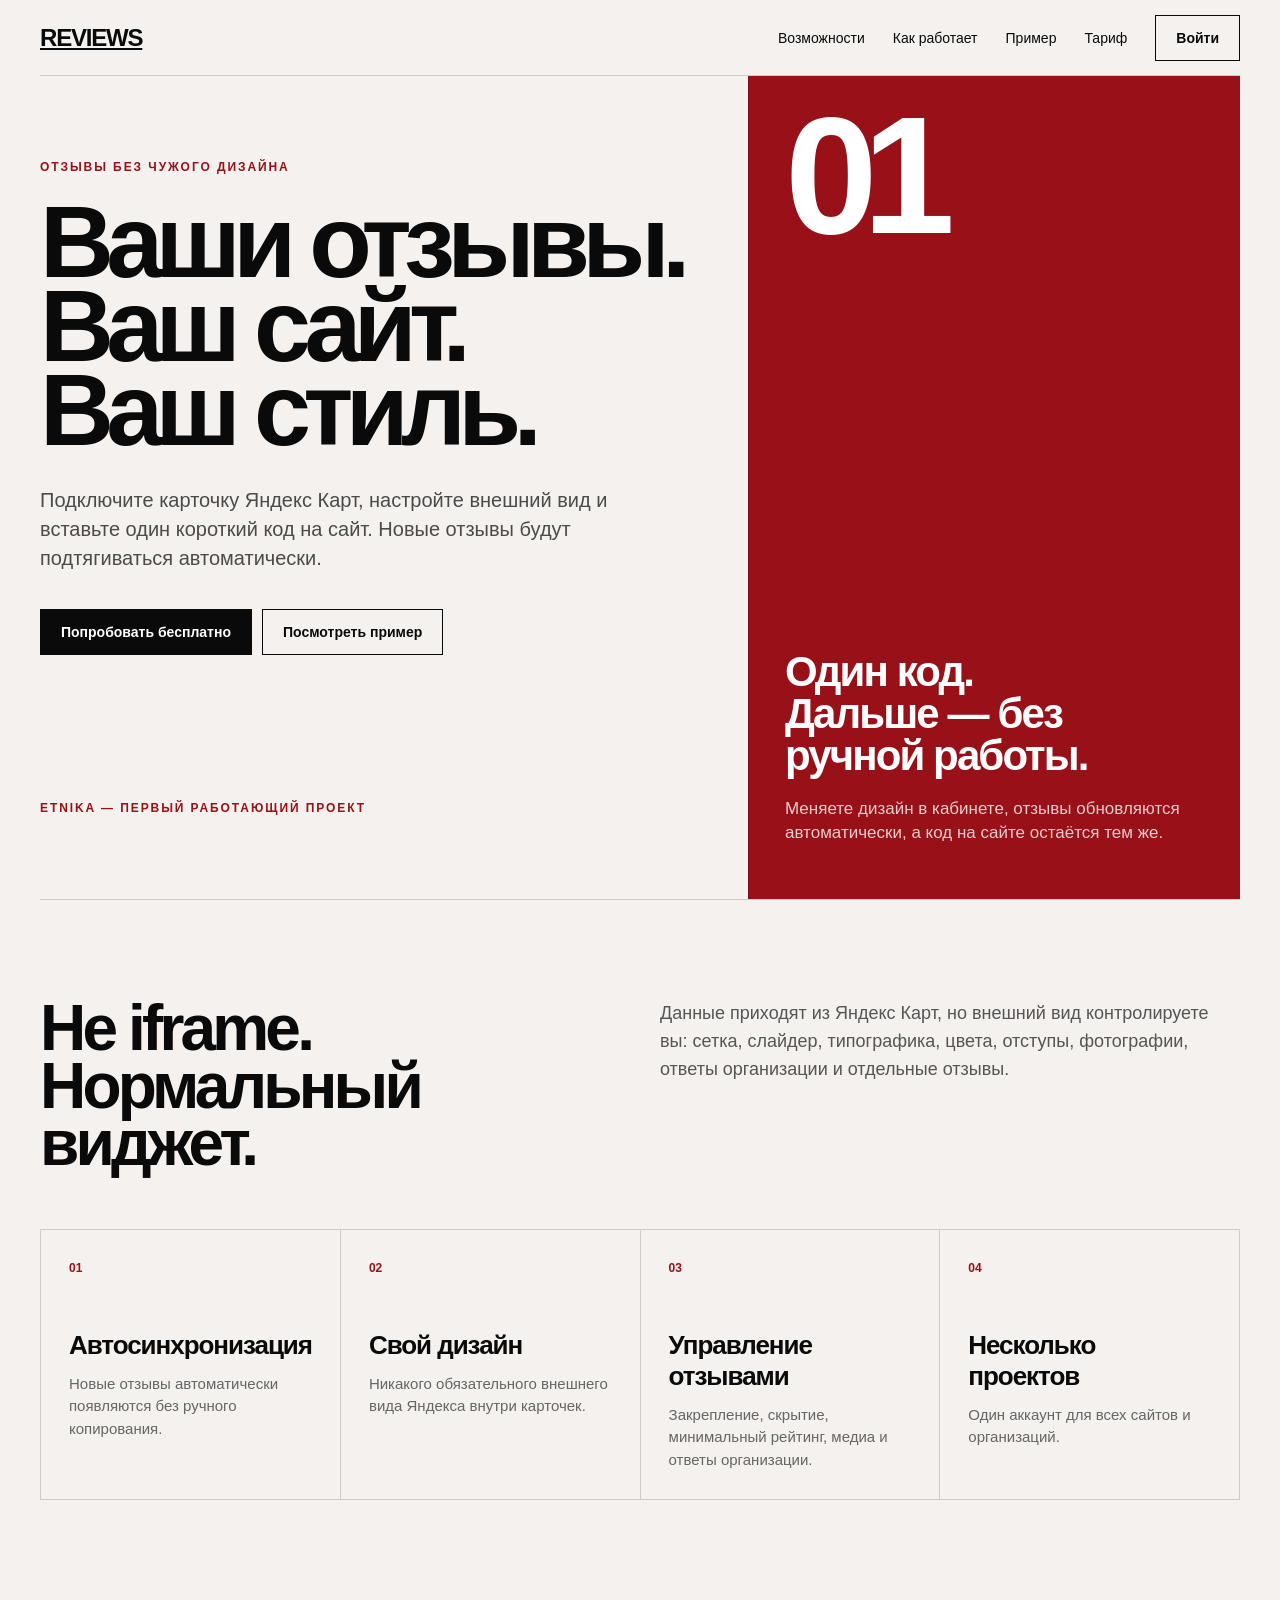
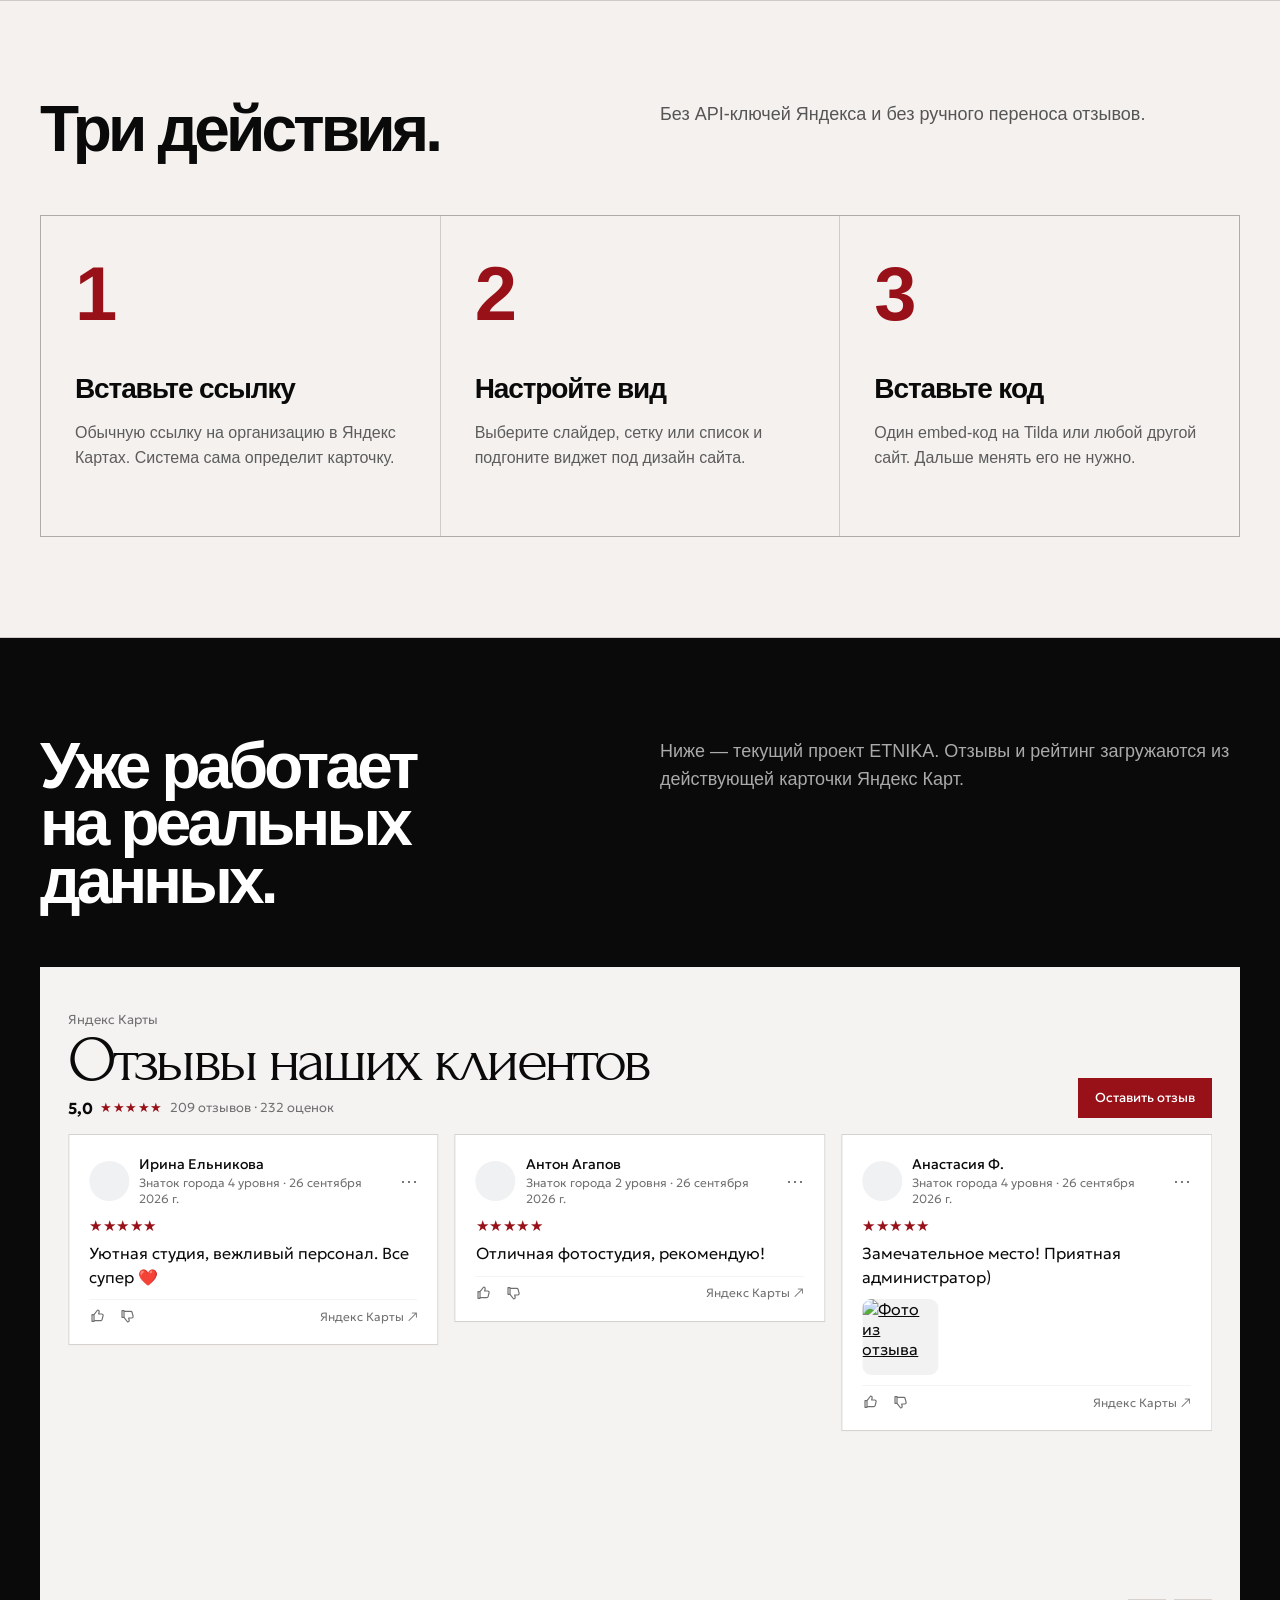
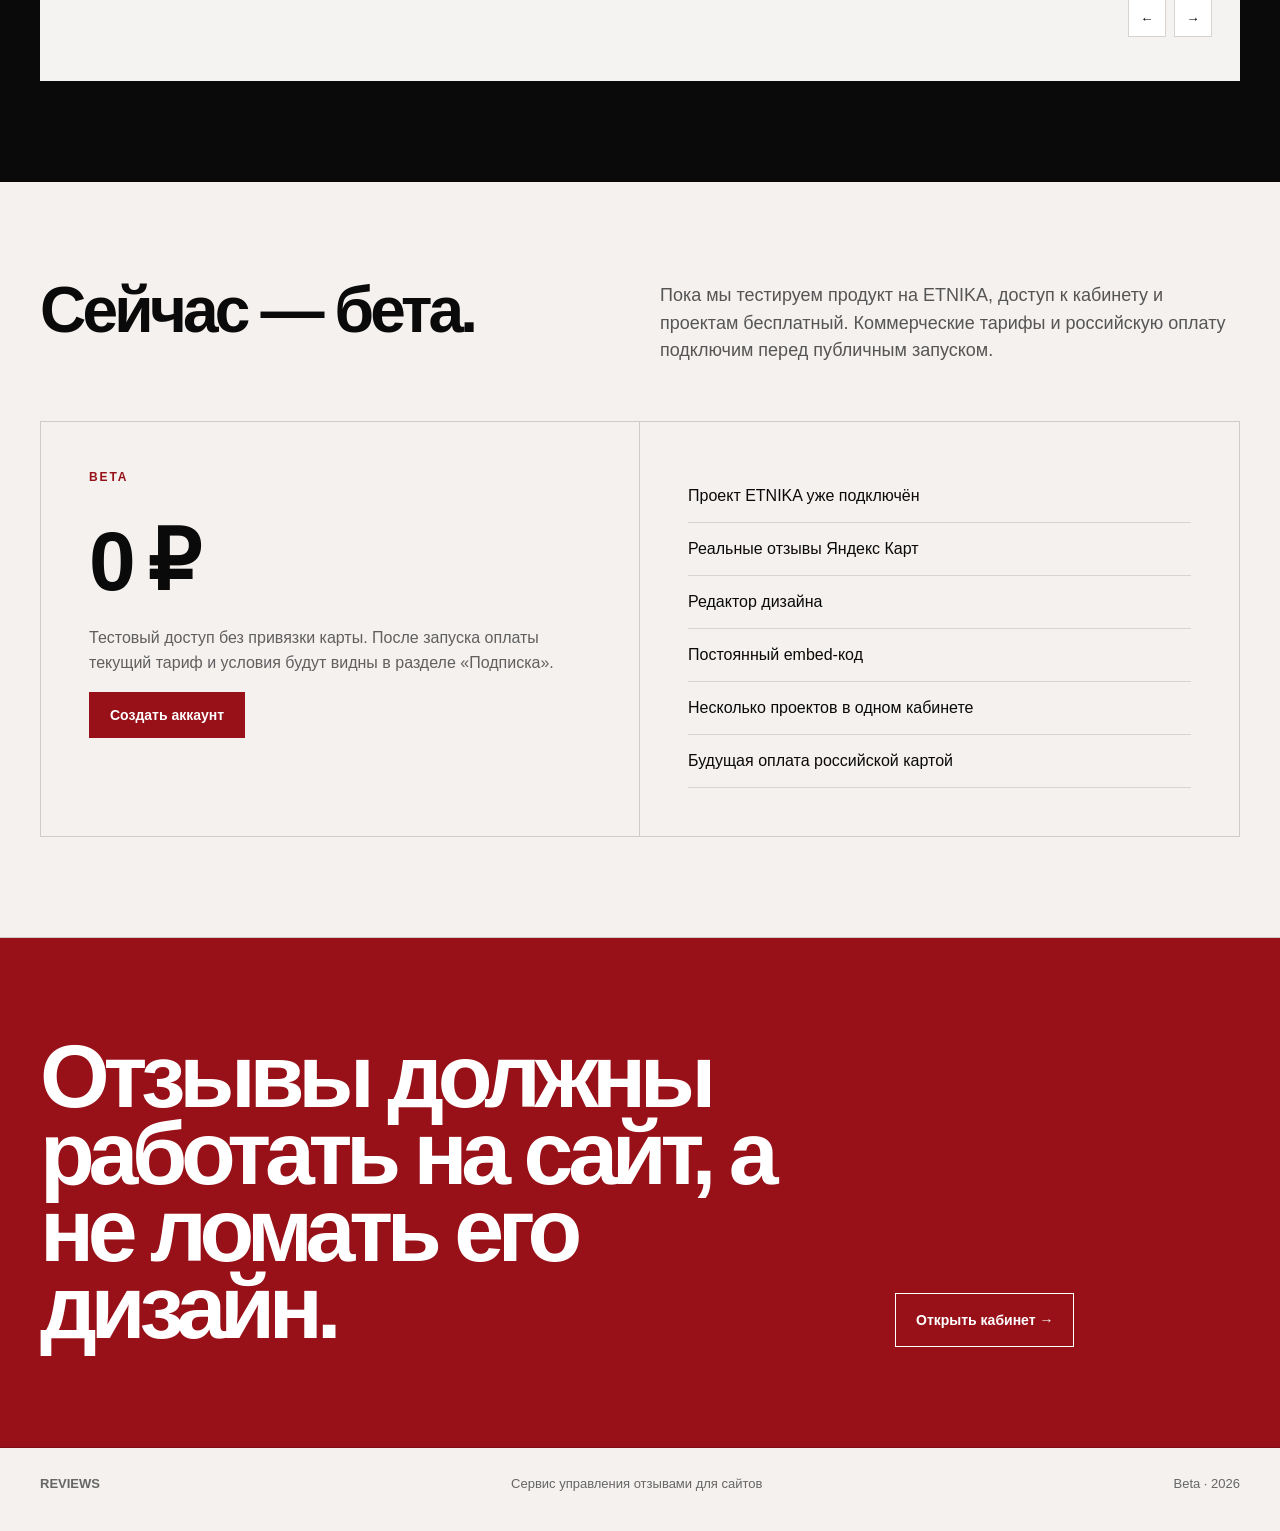
==== commit db2615b2: "Make public service landing page" ====
--- a/index.html
+++ b/index.html
@@ -4,11 +4,74 @@
 <meta charset="utf-8">
 <meta name="viewport" content="width=device-width,initial-scale=1">
 <meta name="color-scheme" content="light">
-<title>REVIEWS — личный кабинет</title>
-<link rel="stylesheet" href="app.css?v=20260929-1">
+<meta name="description" content="REVIEWS — виджет отзывов с Яндекс Карт с собственным дизайном, автоматической синхронизацией и управлением проектами.">
+<title>REVIEWS — отзывы на вашем сайте</title>
+<link rel="stylesheet" href="landing.css?v=20260929-1">
 </head>
 <body>
-<div id="root"></div>
-<script src="app.js?v=20260929-1"></script>
+<header class="wrap nav">
+  <a class="brand" href="./">REVIEWS</a>
+  <nav class="navlinks">
+    <a href="#features">Возможности</a>
+    <a href="#how">Как работает</a>
+    <a href="#demo">Пример</a>
+    <a href="#price">Тариф</a>
+    <a class="btn" href="app.html">Войти</a>
+  </nav>
+</header>
+
+<main>
+  <section class="wrap hero">
+    <div class="hero-copy">
+      <div>
+        <div class="eyebrow">Отзывы без чужого дизайна</div>
+        <h1>Ваши отзывы.<br>Ваш сайт.<br>Ваш стиль.</h1>
+        <p>Подключите карточку Яндекс Карт, настройте внешний вид и вставьте один короткий код на сайт. Новые отзывы будут подтягиваться автоматически.</p>
+        <div class="hero-actions"><a class="btn dark" href="app.html">Попробовать бесплатно</a><a class="btn" href="#demo">Посмотреть пример</a></div>
+      </div>
+      <div class="eyebrow">ETNIKA — первый работающий проект</div>
+    </div>
+    <aside class="hero-side">
+      <div class="num">01</div>
+      <div><h2>Один код.<br>Дальше — без ручной работы.</h2><p>Меняете дизайн в кабинете, отзывы обновляются автоматически, а код на сайте остаётся тем же.</p></div>
+    </aside>
+  </section>
+
+  <section class="section" id="features"><div class="wrap">
+    <div class="section-head"><h2>Не iframe.<br>Нормальный виджет.</h2><div class="section-lead">Данные приходят из Яндекс Карт, но внешний вид контролируете вы: сетка, слайдер, типографика, цвета, отступы, фотографии, ответы организации и отдельные отзывы.</div></div>
+    <div class="features">
+      <article class="feature"><b>01</b><h3>Автосинхронизация</h3><p>Новые отзывы автоматически появляются без ручного копирования.</p></article>
+      <article class="feature"><b>02</b><h3>Свой дизайн</h3><p>Никакого обязательного внешнего вида Яндекса внутри карточек.</p></article>
+      <article class="feature"><b>03</b><h3>Управление отзывами</h3><p>Закрепление, скрытие, минимальный рейтинг, медиа и ответы организации.</p></article>
+      <article class="feature"><b>04</b><h3>Несколько проектов</h3><p>Один аккаунт для всех сайтов и организаций.</p></article>
+    </div>
+  </div></section>
+
+  <section class="section" id="how"><div class="wrap">
+    <div class="section-head"><h2>Три действия.</h2><div class="section-lead">Без API-ключей Яндекса и без ручного переноса отзывов.</div></div>
+    <div class="steps">
+      <article class="step"><div class="n">1</div><h3>Вставьте ссылку</h3><p>Обычную ссылку на организацию в Яндекс Картах. Система сама определит карточку.</p></article>
+      <article class="step"><div class="n">2</div><h3>Настройте вид</h3><p>Выберите слайдер, сетку или список и подгоните виджет под дизайн сайта.</p></article>
+      <article class="step"><div class="n">3</div><h3>Вставьте код</h3><p>Один embed-код на Tilda или любой другой сайт. Дальше менять его не нужно.</p></article>
+    </div>
+  </div></section>
+
+  <section class="section demo" id="demo"><div class="wrap">
+    <div class="section-head"><h2>Уже работает<br>на реальных данных.</h2><div class="section-lead">Ниже — текущий проект ETNIKA. Отзывы и рейтинг загружаются из действующей карточки Яндекс Карт.</div></div>
+    <div class="demo-box"><div data-reviews-project="etnika"></div></div>
+  </div></section>
+
+  <section class="section" id="price"><div class="wrap">
+    <div class="section-head"><h2>Сейчас — бета.</h2><div class="section-lead">Пока мы тестируем продукт на ETNIKA, доступ к кабинету и проектам бесплатный. Коммерческие тарифы и российскую оплату подключим перед публичным запуском.</div></div>
+    <div class="price">
+      <div class="price-copy"><div class="eyebrow">Beta</div><div class="price-big">0 ₽</div><p>Тестовый доступ без привязки карты. После запуска оплаты текущий тариф и условия будут видны в разделе «Подписка».</p><a class="btn red" href="app.html">Создать аккаунт</a></div>
+      <div class="price-list"><ul><li>Проект ETNIKA уже подключён</li><li>Реальные отзывы Яндекс Карт</li><li>Редактор дизайна</li><li>Постоянный embed-код</li><li>Несколько проектов в одном кабинете</li><li>Будущая оплата российской картой</li></ul></div>
+    </div>
+  </div></section>
+
+  <section class="section cta"><div class="wrap cta-grid"><h2>Отзывы должны работать на сайт, а не ломать его дизайн.</h2><div><a class="btn" href="app.html">Открыть кабинет →</a></div></div></section>
+</main>
+<footer class="wrap footer"><strong>REVIEWS</strong><span>Сервис управления отзывами для сайтов</span><span>Beta · 2026</span></footer>
+<script src="./embed.js" defer></script>
 </body>
 </html>
--- a/landing.css
+++ b/landing.css
@@ -0,0 +1 @@
+*{box-sizing:border-box}html{scroll-behavior:smooth}body{margin:0;background:#f4f1ef;color:#0a0a0a;font-family:Arial,sans-serif}a{color:inherit}.wrap{width:min(1480px,calc(100% - 80px));margin:auto}.nav{height:76px;display:flex;align-items:center;justify-content:space-between;border-bottom:1px solid rgba(10,10,10,.16)}.brand{font-weight:900;letter-spacing:-.05em;font-size:24px}.navlinks{display:flex;align-items:center;gap:28px;font-size:14px}.navlinks a{text-decoration:none}.btn{display:inline-flex;align-items:center;justify-content:center;min-height:46px;padding:0 20px;border:1px solid #0a0a0a;text-decoration:none;font-weight:700;font-size:14px;background:transparent}.btn.dark{background:#0a0a0a;color:#fff}.btn.red{background:#981018;border-color:#981018;color:#fff}.hero{min-height:calc(100vh - 76px);display:grid;grid-template-columns:1.18fr .82fr;border-bottom:1px solid rgba(10,10,10,.16)}.hero-copy{padding:84px 64px 84px 0;display:flex;flex-direction:column;justify-content:space-between}.eyebrow{text-transform:uppercase;font-size:12px;letter-spacing:.16em;color:#981018;font-weight:700}.hero h1{font-size:clamp(60px,8vw,136px);line-height:.82;letter-spacing:-.075em;margin:26px 0 34px;max-width:1020px}.hero p{font-size:20px;line-height:1.45;max-width:720px;color:#4b4b4b}.hero-actions{display:flex;gap:10px;flex-wrap:wrap;margin-top:36px}.hero-side{border-left:1px solid rgba(10,10,10,.16);padding:36px;display:flex;flex-direction:column;justify-content:space-between;background:#981018;color:#fff}.hero-side .num{font-size:clamp(100px,13vw,220px);font-weight:900;letter-spacing:-.09em;line-height:.76}.hero-side h2{font-size:42px;line-height:1;margin:0 0 20px;letter-spacing:-.045em}.hero-side p{color:rgba(255,255,255,.78);font-size:17px}.section{padding:100px 0;border-bottom:1px solid rgba(10,10,10,.16)}.section-head{display:grid;grid-template-columns:1fr 1fr;gap:40px;margin-bottom:56px}.section h2{font-size:clamp(44px,5vw,82px);line-height:.9;letter-spacing:-.06em;margin:0}.section-lead{font-size:18px;line-height:1.55;color:#555;max-width:620px}.features{display:grid;grid-template-columns:repeat(4,1fr);border-top:1px solid rgba(10,10,10,.16);border-left:1px solid rgba(10,10,10,.16)}.feature{min-height:250px;padding:28px;border-right:1px solid rgba(10,10,10,.16);border-bottom:1px solid rgba(10,10,10,.16)}.feature b{font-size:12px;color:#981018}.feature h3{font-size:26px;letter-spacing:-.04em;margin:54px 0 12px}.feature p{font-size:15px;line-height:1.5;color:#666;margin:0}.steps{display:grid;grid-template-columns:repeat(3,1fr);gap:1px;background:rgba(10,10,10,.16);border:1px solid rgba(10,10,10,.16)}.step{background:#f4f1ef;padding:34px;min-height:320px}.step .n{font-size:76px;font-weight:900;letter-spacing:-.08em;color:#981018}.step h3{font-size:28px;letter-spacing:-.04em;margin:36px 0 12px}.step p{line-height:1.55;color:#5c5c5c}.demo{background:#0a0a0a;color:white}.demo .section-lead{color:#aaa}.demo-box{background:#f5f3f2;color:#0a0a0a;padding:28px;min-height:440px}.price{display:grid;grid-template-columns:1fr 1fr;border:1px solid rgba(10,10,10,.16)}.price-copy{padding:48px;border-right:1px solid rgba(10,10,10,.16)}.price-copy .price-big{font-size:84px;font-weight:900;letter-spacing:-.07em;margin:28px 0 10px}.price-copy p{color:#606060;line-height:1.55}.price-list{padding:48px}.price-list ul{list-style:none;padding:0;margin:0}.price-list li{padding:17px 0;border-bottom:1px solid rgba(10,10,10,.12);font-size:16px}.cta{background:#981018;color:#fff}.cta-grid{display:grid;grid-template-columns:1.4fr .6fr;gap:50px;align-items:end}.cta h2{font-size:clamp(58px,7vw,110px);line-height:.86;letter-spacing:-.07em}.cta .btn{border-color:#fff;color:#fff;min-height:54px}.footer{padding:28px 0 40px;display:flex;justify-content:space-between;gap:30px;font-size:13px;color:#666}@media(max-width:980px){.wrap{width:min(100% - 32px,1480px)}.navlinks a:not(.btn){display:none}.hero{grid-template-columns:1fr}.hero-copy{padding:64px 0}.hero-side{border-left:0;border-top:1px solid rgba(10,10,10,.16);min-height:440px}.section{padding:72px 0}.section-head,.cta-grid{grid-template-columns:1fr}.features{grid-template-columns:1fr 1fr}.steps{grid-template-columns:1fr}.price{grid-template-columns:1fr}.price-copy{border-right:0;border-bottom:1px solid rgba(10,10,10,.16)}}@media(max-width:620px){.features{grid-template-columns:1fr}.hero h1{font-size:58px}.hero p{font-size:17px}.price-copy,.price-list{padding:28px}.price-copy .price-big{font-size:58px}.footer{display:grid}}
